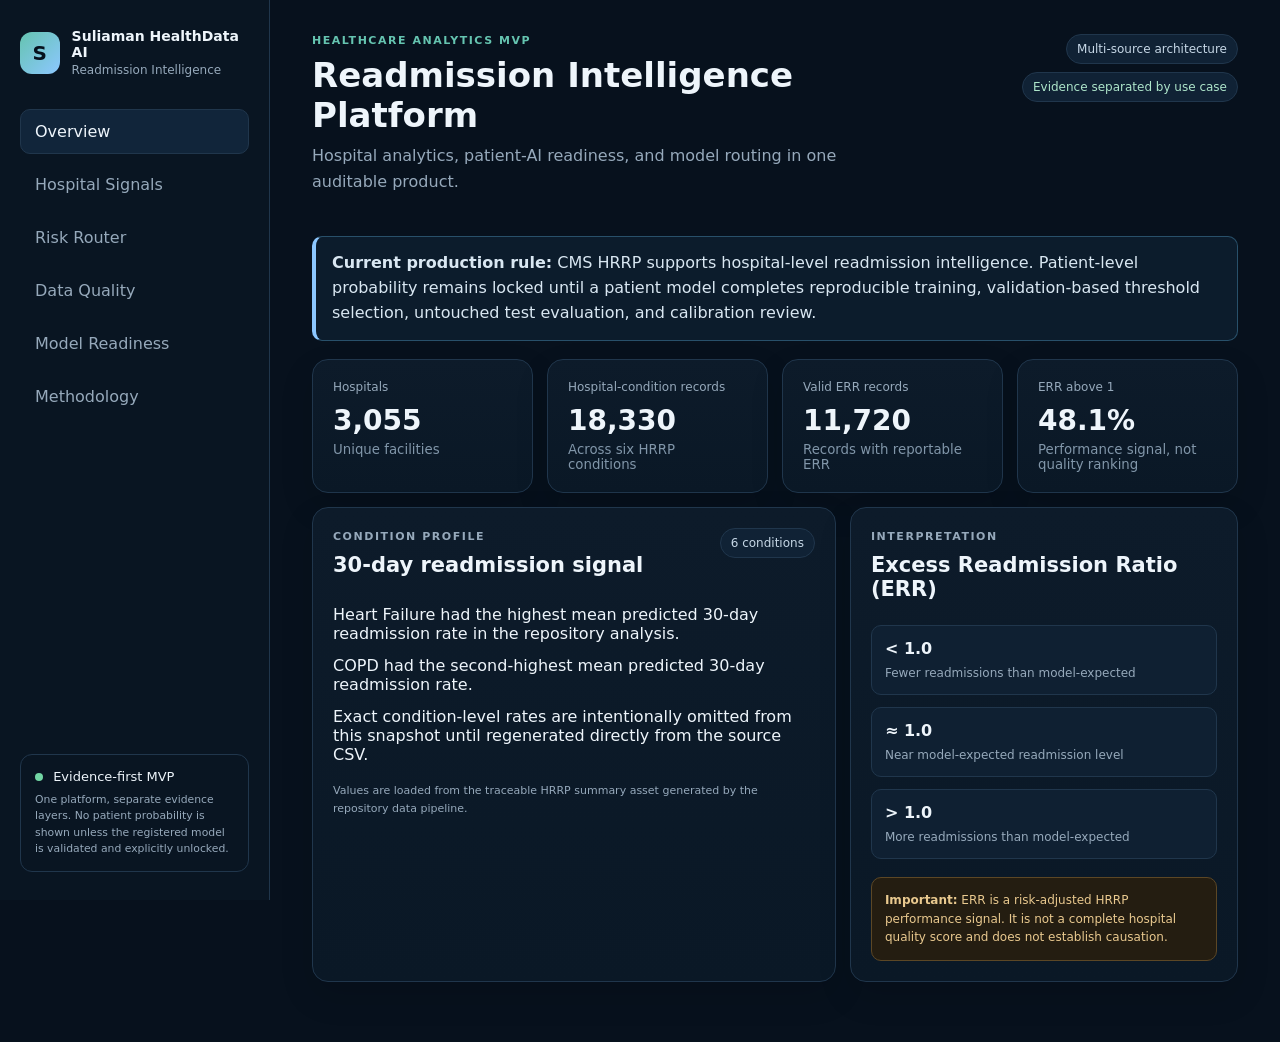
==== mvp/index.html @ 8aad9496 "Add risk router to unified MVP" ====
<!doctype html>
<html lang="en">
<head>
  <meta charset="utf-8" />
  <meta name="viewport" content="width=device-width, initial-scale=1" />
  <title>Suliaman HealthData AI | Readmission Intelligence</title>
  <link rel="stylesheet" href="styles.css" />
</head>
<body>
  <div class="shell">
    <aside class="sidebar">
      <div class="brand">
        <div class="brand-mark">S</div>
        <div><strong>Suliaman HealthData AI</strong><span>Readmission Intelligence</span></div>
      </div>
      <nav>
        <button class="nav-item active" data-view="overview">Overview</button>
        <button class="nav-item" data-view="signals">Hospital Signals</button>
        <button class="nav-item" data-view="router">Risk Router</button>
        <button class="nav-item" data-view="quality">Data Quality</button>
        <button class="nav-item" data-view="model">Model Readiness</button>
        <button class="nav-item" data-view="methodology">Methodology</button>
      </nav>
      <div class="sidebar-note">
        <span class="status-dot"></span>
        Evidence-first MVP
        <small>One platform, separate evidence layers. No patient probability is shown unless the registered model is validated and explicitly unlocked.</small>
      </div>
    </aside>

    <main>
      <header class="topbar">
        <div>
          <p class="eyebrow">Healthcare Analytics MVP</p>
          <h1>Readmission Intelligence Platform</h1>
          <p class="subtitle">Hospital analytics, patient-AI readiness, and model routing in one auditable product.</p>
        </div>
        <div class="badges">
          <span class="badge">Multi-source architecture</span>
          <span class="badge badge-safe">Evidence separated by use case</span>
        </div>
      </header>

      <section id="overview" class="view active-view">
        <div class="callout">
          <strong>Current production rule:</strong> CMS HRRP supports hospital-level readmission intelligence. Patient-level probability remains locked until a patient model completes reproducible training, validation-based threshold selection, untouched test evaluation, and calibration review.
        </div>
        <div class="kpi-grid">
          <article class="card kpi"><span>Hospitals</span><strong>3,055</strong><small>Unique facilities</small></article>
          <article class="card kpi"><span>Hospital-condition records</span><strong>18,330</strong><small>Across six HRRP conditions</small></article>
          <article class="card kpi"><span>Valid ERR records</span><strong>11,720</strong><small>Records with reportable ERR</small></article>
          <article class="card kpi"><span>ERR above 1</span><strong>48.1%</strong><small>Performance signal, not quality ranking</small></article>
        </div>

        <div class="grid-2">
          <article class="card">
            <div class="card-head"><div><p class="eyebrow">Condition profile</p><h2>30-day readmission signal</h2></div><span class="chip">6 conditions</span></div>
            <div class="bars" id="conditionBars"></div>
            <p class="footnote">Values are loaded from the traceable HRRP summary asset generated by the repository data pipeline.</p>
          </article>
          <article class="card">
            <div class="card-head"><div><p class="eyebrow">Interpretation</p><h2>Excess Readmission Ratio (ERR)</h2></div></div>
            <div class="err-scale">
              <div><strong>&lt; 1.0</strong><span>Fewer readmissions than model-expected</span></div>
              <div><strong>≈ 1.0</strong><span>Near model-expected readmission level</span></div>
              <div><strong>&gt; 1.0</strong><span>More readmissions than model-expected</span></div>
            </div>
            <div class="warning"><strong>Important:</strong> ERR is a risk-adjusted HRRP performance signal. It is not a complete hospital quality score and does not establish causation.</div>
          </article>
        </div>
      </section>

      <section id="signals" class="view">
        <div class="section-heading"><p class="eyebrow">Hospital-level analytics</p><h2>Persistent readmission signals</h2><p>Screen for facilities with consistent ERR patterns across at least five reported HRRP conditions.</p></div>
        <div class="kpi-grid compact">
          <article class="card kpi"><span>Persistent high-ERR</span><strong>75</strong><small>ERR &gt; 1 across all reported conditions</small></article>
          <article class="card kpi"><span>Persistent low-ERR</span><strong>98</strong><small>ERR &lt; 1 across all reported conditions</small></article>
          <article class="card kpi"><span>Minimum coverage</span><strong>5</strong><small>Reported clinical conditions</small></article>
        </div>
        <article class="card">
          <div class="card-head"><div><p class="eyebrow">Interactive demo</p><h2>Hospital signal explorer</h2></div></div>
          <div class="form-row">
            <label>Hospital<select id="hospitalSelect"></select></label>
            <label>Mean ERR<input id="meanErr" readonly /></label>
            <label>Conditions reported<input id="conditionCount" readonly /></label>
          </div>
          <div id="signalResult" class="result-card"></div>
          <p class="footnote">The three hospital examples are synthetic UI records. They demonstrate product behavior without implying real facility performance.</p>
        </article>
      </section>

      <section id="router" class="view">
        <div class="section-heading"><p class="eyebrow">Model orchestration</p><h2>Risk Router</h2><p>The router chooses the correct evidence layer instead of mixing incompatible datasets.</p></div>
        <article class="card">
          <div class="form-row router-form">
            <label>Requested analysis
              <select id="taskSelect">
                <option value="hospital_level_readmission_intelligence">Hospital readmission intelligence</option>
                <option value="patient_30_day_readmission_probability">Patient 30-day readmission probability</option>
                <option value="external_validation_and_local_calibration">Dubai external validation</option>
              </select>
            </label>
            <label>Available data unit
              <select id="unitSelect">
                <option value="hospital-condition record">Hospital-condition record</option>
                <option value="patient encounter">Patient encounter</option>
                <option value="authorized Dubai sandbox data">Authorized Dubai sandbox data</option>
              </select>
            </label>
            <label>Output status<input id="routeStatus" readonly /></label>
          </div>
          <button id="routeButton" class="primary-button" type="button">Evaluate route</button>
          <div id="routeResult" class="result-card router-result"></div>
          <p class="footnote">A route may be available for analytics while patient probability remains locked. The router never substitutes a different model just to return a number.</p>
        </article>
      </section>

      <section id="quality" class="view">
        <div class="section-heading"><p class="eyebrow">Trust layer</p><h2>Data quality controls</h2><p>The product treats missing and suppressed values as meaningful data states rather than silently replacing them.</p></div>
        <div class="quality-grid">
          <article class="card"><strong>Duplicates</strong><span class="metric good">0</span><p>Duplicate rows reported in the source analysis.</p></article>
          <article class="card"><strong>Suppressed readmissions</strong><span class="metric neutral">Preserved</span><p>“Too Few to Report” remains suppressed/not-reported, never converted to zero.</p></article>
          <article class="card"><strong>Valid ERR coverage</strong><span class="metric">11,720 / 18,330</span><p>Analysis uses measure-specific valid subsets to avoid false denominators.</p></article>
          <article class="card"><strong>Date handling</strong><span class="metric good">Typed</span><p>Start and end dates are converted to datetime fields during preparation.</p></article>
        </div>
      </section>

      <section id="model" class="view">
        <div class="section-heading"><p class="eyebrow">AI readiness</p><h2>Registered model status</h2><p>Each data source has a defined role and independent readiness state.</p></div>
        <div class="model-status card" id="modelRegistryStatus">
          <div class="status-row"><span>Hospital-level analytics engine</span><strong class="ready">READY</strong></div>
          <div class="status-row"><span>Patient-level 30-day risk model</span><strong class="pending">METRICS PENDING</strong></div>
          <div class="status-row"><span>External validation on Dubai population</span><strong class="pending">SANDBOX PHASE</strong></div>
          <div class="status-row"><span>Clinical deployment claim</span><strong class="blocked">NOT CLAIMED</strong></div>
        </div>
        <article class="card">
          <h3>Required patient-model evidence</h3>
          <div class="metric-list">
            <span>ROC-AUC</span><span>PR-AUC</span><span>Sensitivity</span><span>Specificity</span><span>Precision</span><span>F1</span><span>Brier score</span><span>Calibration</span>
          </div>
          <p>Thresholds are selected from validation results and the intended operational use case. The final test set remains untouched until evaluation.</p>
        </article>
      </section>

      <section id="methodology" class="view">
        <div class="section-heading"><p class="eyebrow">Auditability</p><h2>How every result is produced</h2></div>
        <article class="card pipeline">
          <div>Source-specific data</div><span>→</span><div>Data intake review</div><span>→</span><div>Quality & leakage checks</div><span>→</span><div>Task routing</div><span>→</span><div>Registered analytics/model</div><span>→</span><div>Validation status</div><span>→</span><div>Result + provenance</div>
        </article>
        <div class="grid-2">
          <article class="card"><h3>Design principle</h3><p>No unexplained score appears in the interface. Each result must trace to a defined source, transformation, model version, and interpretation rule.</p></article>
          <article class="card"><h3>Data-separation principle</h3><p>CMS hospital records and patient encounters are not concatenated simply to increase row count. Datasets are combined only after a defensible harmonization study.</p></article>
        </div>
      </section>
    </main>
  </div>
  <script src="app.js"></script>
</body>
</html>
---- mvp/styles.css ----
:root{--bg:#07111d;--panel:#0d1b2a;--panel2:#102235;--line:#20364c;--text:#eef5fb;--muted:#96a9bb;--accent:#65c4b0;--accent2:#8cc7ff;--warn:#f0b35a;--danger:#ee7d7d;--good:#72d6a4}*{box-sizing:border-box}body{margin:0;font-family:Inter,ui-sans-serif,system-ui,-apple-system,BlinkMacSystemFont,"Segoe UI",sans-serif;background:var(--bg);color:var(--text)}button,input,select{font:inherit}.shell{min-height:100vh;display:grid;grid-template-columns:270px 1fr}.sidebar{border-right:1px solid var(--line);padding:28px 20px;display:flex;flex-direction:column;gap:32px;background:#091522;position:sticky;top:0;height:100vh}.brand{display:flex;align-items:center;gap:12px}.brand-mark{width:42px;height:42px;border-radius:12px;display:grid;place-items:center;background:linear-gradient(135deg,var(--accent),var(--accent2));color:#06111d;font-weight:900;font-size:20px}.brand strong,.brand span{display:block}.brand strong{font-size:14px}.brand span{font-size:12px;color:var(--muted);margin-top:3px}nav{display:grid;gap:8px}.nav-item{background:transparent;color:var(--muted);border:1px solid transparent;padding:12px 14px;border-radius:10px;text-align:left;cursor:pointer}.nav-item:hover,.nav-item.active{background:#11253a;color:var(--text);border-color:var(--line)}.sidebar-note{margin-top:auto;border:1px solid var(--line);padding:14px;border-radius:12px;color:var(--text);font-size:13px}.sidebar-note small{display:block;color:var(--muted);line-height:1.5;margin-top:8px}.status-dot{width:8px;height:8px;background:var(--good);border-radius:50%;display:inline-block;margin-right:6px}main{padding:34px 42px 60px;max-width:1500px;width:100%;margin:0 auto}.topbar{display:flex;justify-content:space-between;gap:24px;align-items:flex-start;margin-bottom:26px}.eyebrow{text-transform:uppercase;letter-spacing:.14em;color:var(--accent);font-size:11px;font-weight:800;margin:0 0 8px}h1,h2,h3,p{margin-top:0}h1{font-size:34px;margin-bottom:8px}h2{font-size:21px;margin-bottom:6px}h3{font-size:17px}.subtitle,.section-heading p,.card p{color:var(--muted);line-height:1.6}.badges{display:flex;gap:8px;flex-wrap:wrap;justify-content:flex-end}.badge,.chip{border:1px solid var(--line);background:#102235;padding:7px 10px;border-radius:999px;font-size:12px;color:#c6d7e6}.badge-safe{color:#aee6cb}.view{display:none}.active-view{display:block}.callout{padding:14px 16px;border:1px solid #28506a;border-left:4px solid var(--accent2);background:#0c1c2c;border-radius:10px;margin-bottom:18px;color:#d9e7f2;line-height:1.55}.kpi-grid{display:grid;grid-template-columns:repeat(4,minmax(0,1fr));gap:14px;margin-bottom:14px}.kpi-grid.compact{grid-template-columns:repeat(3,minmax(0,1fr))}.card{background:linear-gradient(180deg,var(--panel),#0a1826);border:1px solid var(--line);border-radius:16px;padding:20px;box-shadow:0 14px 34px rgba(0,0,0,.12)}.kpi span,.kpi strong,.kpi small{display:block}.kpi span{font-size:12px;color:var(--muted)}.kpi strong{font-size:28px;margin:10px 0 5px}.kpi small{color:#8196a9}.grid-2{display:grid;grid-template-columns:1.35fr 1fr;gap:14px;margin-top:14px}.card-head{display:flex;align-items:flex-start;justify-content:space-between;gap:12px}.bars{display:grid;gap:13px;margin-top:22px}.bar-row{display:grid;grid-template-columns:170px 1fr 48px;align-items:center;gap:10px;font-size:12px}.bar-track{height:9px;background:#13283d;border-radius:999px;overflow:hidden}.bar-fill{height:100%;background:linear-gradient(90deg,var(--accent),var(--accent2));border-radius:999px}.footnote{font-size:11px!important;margin-top:18px!important}.err-scale{display:grid;gap:12px;margin:18px 0}.err-scale div{padding:13px;border:1px solid var(--line);border-radius:10px;background:#0f2032}.err-scale strong{display:block;margin-bottom:4px}.err-scale span{font-size:12px;color:var(--muted)}.warning{border:1px solid #5c4725;background:#241d11;padding:13px;border-radius:10px;color:#e9c98f;font-size:12px;line-height:1.55}.section-heading{margin:10px 0 18px}.section-heading p{max-width:760px}.form-row{display:grid;grid-template-columns:2fr 1fr 1fr;gap:12px;margin:14px 0}label{display:grid;gap:7px;color:var(--muted);font-size:12px}select,input{width:100%;padding:11px 12px;border-radius:10px;border:1px solid var(--line);background:#081725;color:var(--text)}.result-card{padding:16px;border-radius:12px;background:#102235;border:1px solid var(--line)}.result-card strong{font-size:20px}.quality-grid{display:grid;grid-template-columns:repeat(2,minmax(0,1fr));gap:14px}.quality-grid .metric{display:block;font-size:24px;font-weight:800;margin:12px 0}.metric.good,.ready{color:var(--good)}.metric.neutral,.pending{color:var(--warn)}.blocked{color:var(--danger)}.model-status{display:grid;gap:0;margin-bottom:14px}.status-row{display:flex;justify-content:space-between;gap:12px;padding:15px 0;border-bottom:1px solid var(--line)}.status-row:last-child{border-bottom:0}.status-row strong{font-size:12px}.metric-list{display:flex;flex-wrap:wrap;gap:8px;margin:14px 0}.metric-list span{padding:8px 10px;border:1px solid var(--line);border-radius:8px;background:#102235;font-size:12px}.pipeline{display:flex;align-items:center;gap:10px;flex-wrap:wrap}.pipeline div{padding:10px 12px;background:#102235;border:1px solid var(--line);border-radius:10px;font-size:12px}.pipeline span{color:var(--accent)}@media(max-width:980px){.shell{grid-template-columns:1fr}.sidebar{position:relative;height:auto;border-right:0;border-bottom:1px solid var(--line)}nav{grid-template-columns:repeat(2,minmax(0,1fr))}.sidebar-note{display:none}main{padding:28px 18px}.topbar{display:block}.badges{justify-content:flex-start;margin-top:14px}.kpi-grid,.kpi-grid.compact,.grid-2,.quality-grid,.form-row{grid-template-columns:1fr 1fr}}@media(max-width:640px){.kpi-grid,.kpi-grid.compact,.grid-2,.quality-grid,.form-row{grid-template-columns:1fr}nav{grid-template-columns:1fr}.topbar h1{font-size:28px}.bar-row{grid-template-columns:120px 1fr 42px}}
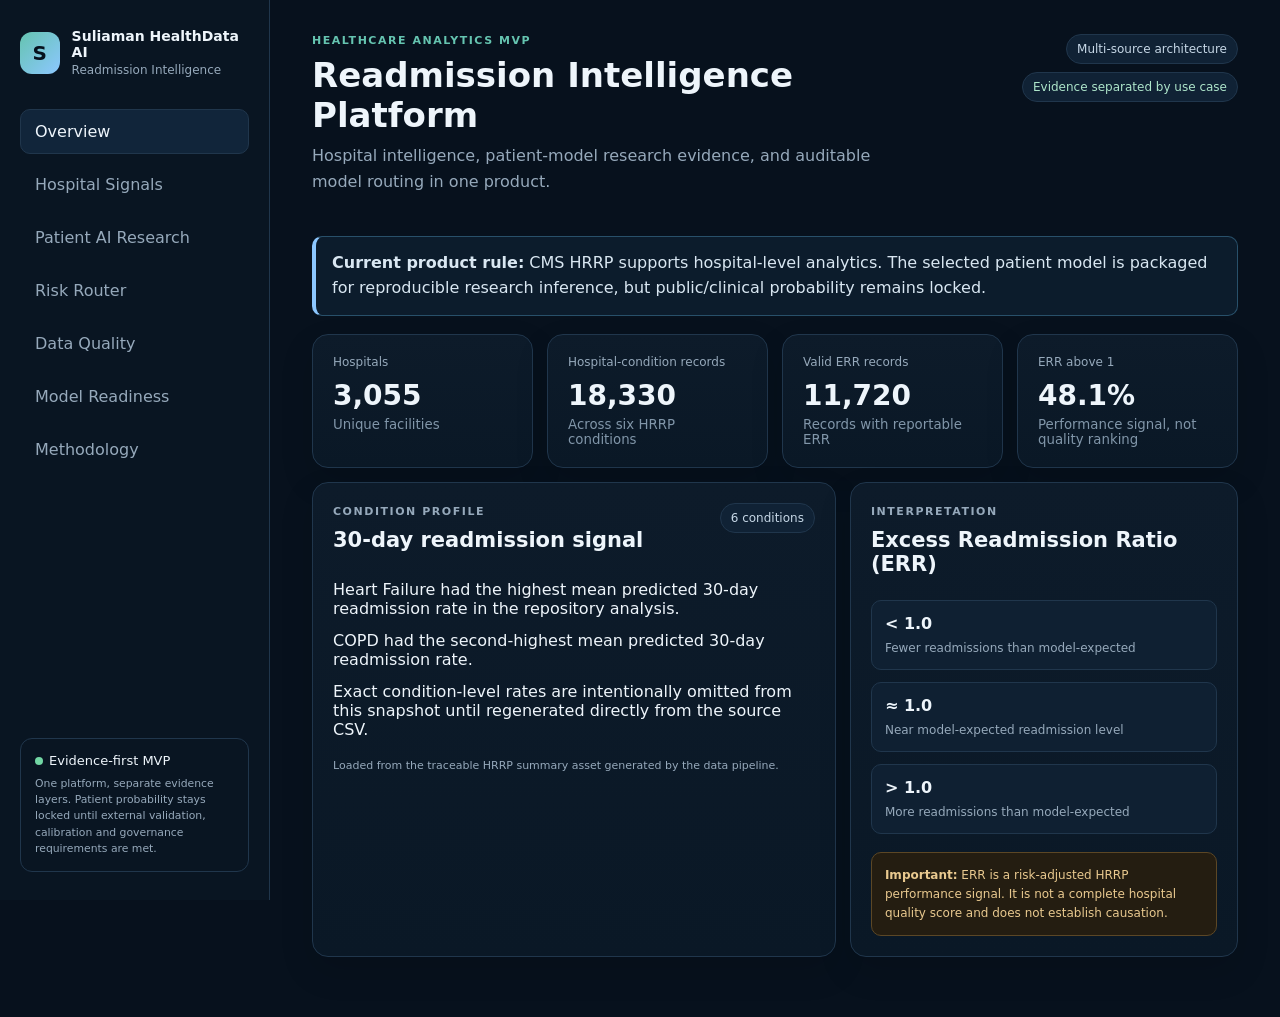
==== commit 777698aa: "Add patient AI research evidence workspace" ====
--- a/mvp/index.html
+++ b/mvp/index.html
@@ -9,148 +9,84 @@
 <body>
   <div class="shell">
     <aside class="sidebar">
-      <div class="brand">
-        <div class="brand-mark">S</div>
-        <div><strong>Suliaman HealthData AI</strong><span>Readmission Intelligence</span></div>
-      </div>
+      <div class="brand"><div class="brand-mark">S</div><div><strong>Suliaman HealthData AI</strong><span>Readmission Intelligence</span></div></div>
       <nav>
         <button class="nav-item active" data-view="overview">Overview</button>
         <button class="nav-item" data-view="signals">Hospital Signals</button>
+        <button class="nav-item" data-view="patient-ai">Patient AI Research</button>
         <button class="nav-item" data-view="router">Risk Router</button>
         <button class="nav-item" data-view="quality">Data Quality</button>
         <button class="nav-item" data-view="model">Model Readiness</button>
         <button class="nav-item" data-view="methodology">Methodology</button>
       </nav>
-      <div class="sidebar-note">
-        <span class="status-dot"></span>
-        Evidence-first MVP
-        <small>One platform, separate evidence layers. No patient probability is shown unless the registered model is validated and explicitly unlocked.</small>
-      </div>
+      <div class="sidebar-note"><span class="status-dot"></span>Evidence-first MVP<small>One platform, separate evidence layers. Patient probability stays locked until external validation, calibration and governance requirements are met.</small></div>
     </aside>
 
     <main>
       <header class="topbar">
-        <div>
-          <p class="eyebrow">Healthcare Analytics MVP</p>
-          <h1>Readmission Intelligence Platform</h1>
-          <p class="subtitle">Hospital analytics, patient-AI readiness, and model routing in one auditable product.</p>
-        </div>
-        <div class="badges">
-          <span class="badge">Multi-source architecture</span>
-          <span class="badge badge-safe">Evidence separated by use case</span>
-        </div>
+        <div><p class="eyebrow">Healthcare Analytics MVP</p><h1>Readmission Intelligence Platform</h1><p class="subtitle">Hospital intelligence, patient-model research evidence, and auditable model routing in one product.</p></div>
+        <div class="badges"><span class="badge">Multi-source architecture</span><span class="badge badge-safe">Evidence separated by use case</span></div>
       </header>
 
       <section id="overview" class="view active-view">
-        <div class="callout">
-          <strong>Current production rule:</strong> CMS HRRP supports hospital-level readmission intelligence. Patient-level probability remains locked until a patient model completes reproducible training, validation-based threshold selection, untouched test evaluation, and calibration review.
-        </div>
+        <div class="callout"><strong>Current product rule:</strong> CMS HRRP supports hospital-level analytics. The selected patient model is packaged for reproducible research inference, but public/clinical probability remains locked.</div>
         <div class="kpi-grid">
           <article class="card kpi"><span>Hospitals</span><strong>3,055</strong><small>Unique facilities</small></article>
           <article class="card kpi"><span>Hospital-condition records</span><strong>18,330</strong><small>Across six HRRP conditions</small></article>
           <article class="card kpi"><span>Valid ERR records</span><strong>11,720</strong><small>Records with reportable ERR</small></article>
           <article class="card kpi"><span>ERR above 1</span><strong>48.1%</strong><small>Performance signal, not quality ranking</small></article>
         </div>
-
         <div class="grid-2">
-          <article class="card">
-            <div class="card-head"><div><p class="eyebrow">Condition profile</p><h2>30-day readmission signal</h2></div><span class="chip">6 conditions</span></div>
-            <div class="bars" id="conditionBars"></div>
-            <p class="footnote">Values are loaded from the traceable HRRP summary asset generated by the repository data pipeline.</p>
-          </article>
-          <article class="card">
-            <div class="card-head"><div><p class="eyebrow">Interpretation</p><h2>Excess Readmission Ratio (ERR)</h2></div></div>
-            <div class="err-scale">
-              <div><strong>&lt; 1.0</strong><span>Fewer readmissions than model-expected</span></div>
-              <div><strong>≈ 1.0</strong><span>Near model-expected readmission level</span></div>
-              <div><strong>&gt; 1.0</strong><span>More readmissions than model-expected</span></div>
-            </div>
-            <div class="warning"><strong>Important:</strong> ERR is a risk-adjusted HRRP performance signal. It is not a complete hospital quality score and does not establish causation.</div>
-          </article>
+          <article class="card"><div class="card-head"><div><p class="eyebrow">Condition profile</p><h2>30-day readmission signal</h2></div><span class="chip">6 conditions</span></div><div class="bars" id="conditionBars"></div><p class="footnote">Loaded from the traceable HRRP summary asset generated by the data pipeline.</p></article>
+          <article class="card"><div class="card-head"><div><p class="eyebrow">Interpretation</p><h2>Excess Readmission Ratio (ERR)</h2></div></div><div class="err-scale"><div><strong>&lt; 1.0</strong><span>Fewer readmissions than model-expected</span></div><div><strong>≈ 1.0</strong><span>Near model-expected readmission level</span></div><div><strong>&gt; 1.0</strong><span>More readmissions than model-expected</span></div></div><div class="warning"><strong>Important:</strong> ERR is a risk-adjusted HRRP performance signal. It is not a complete hospital quality score and does not establish causation.</div></article>
         </div>
       </section>
 
       <section id="signals" class="view">
         <div class="section-heading"><p class="eyebrow">Hospital-level analytics</p><h2>Persistent readmission signals</h2><p>Screen for facilities with consistent ERR patterns across at least five reported HRRP conditions.</p></div>
-        <div class="kpi-grid compact">
-          <article class="card kpi"><span>Persistent high-ERR</span><strong>75</strong><small>ERR &gt; 1 across all reported conditions</small></article>
-          <article class="card kpi"><span>Persistent low-ERR</span><strong>98</strong><small>ERR &lt; 1 across all reported conditions</small></article>
-          <article class="card kpi"><span>Minimum coverage</span><strong>5</strong><small>Reported clinical conditions</small></article>
+        <div class="kpi-grid compact"><article class="card kpi"><span>Persistent high-ERR</span><strong>75</strong><small>ERR &gt; 1 across reported conditions</small></article><article class="card kpi"><span>Persistent low-ERR</span><strong>98</strong><small>ERR &lt; 1 across reported conditions</small></article><article class="card kpi"><span>Minimum coverage</span><strong>5</strong><small>Reported clinical conditions</small></article></div>
+        <article class="card"><div class="card-head"><div><p class="eyebrow">Interactive demo</p><h2>Hospital signal explorer</h2></div></div><div class="form-row"><label>Hospital<select id="hospitalSelect"></select></label><label>Mean ERR<input id="meanErr" readonly /></label><label>Conditions reported<input id="conditionCount" readonly /></label></div><div id="signalResult" class="result-card"></div><p class="footnote">The three hospital examples are synthetic UI records and do not imply real facility performance.</p></article>
+      </section>
+
+      <section id="patient-ai" class="view">
+        <div class="section-heading"><p class="eyebrow">Patient-level research layer</p><h2>30-day readmission model evidence</h2><p>The selected model is a research candidate. Metrics below are traceable to the final GitHub Actions benchmark artifact.</p></div>
+        <div class="lock-banner"><strong>RESEARCH OUTPUT LOCKED FOR PUBLIC/CLINICAL USE</strong><span id="patientLockReason">Loading evidence…</span></div>
+        <div class="kpi-grid">
+          <article class="card kpi"><span>Test ROC-AUC</span><strong id="patientAuc">—</strong><small>Discrimination</small></article>
+          <article class="card kpi"><span>Test PR-AUC</span><strong id="patientPrauc">—</strong><small>Imbalanced-outcome performance</small></article>
+          <article class="card kpi"><span>Sensitivity</span><strong id="patientSensitivity">—</strong><small>Detected true readmissions</small></article>
+          <article class="card kpi"><span>Specificity</span><strong id="patientSpecificity">—</strong><small>Correct non-readmissions</small></article>
         </div>
-        <article class="card">
-          <div class="card-head"><div><p class="eyebrow">Interactive demo</p><h2>Hospital signal explorer</h2></div></div>
-          <div class="form-row">
-            <label>Hospital<select id="hospitalSelect"></select></label>
-            <label>Mean ERR<input id="meanErr" readonly /></label>
-            <label>Conditions reported<input id="conditionCount" readonly /></label>
-          </div>
-          <div id="signalResult" class="result-card"></div>
-          <p class="footnote">The three hospital examples are synthetic UI records. They demonstrate product behavior without implying real facility performance.</p>
-        </article>
+        <div class="grid-2">
+          <article class="card"><div class="card-head"><div><p class="eyebrow">Operational burden</p><h2>Confusion matrix</h2></div><span class="chip" id="patientThreshold">Threshold —</span></div><div class="confusion-grid"><div class="cm tp"><span>True Positive</span><strong id="cmTp">—</strong></div><div class="cm fp"><span>False Positive</span><strong id="cmFp">—</strong></div><div class="cm fn"><span>False Negative</span><strong id="cmFn">—</strong></div><div class="cm tn"><span>True Negative</span><strong id="cmTn">—</strong></div></div><div class="warning" id="alertBurden">Loading alert-burden evidence…</div></article>
+          <article class="card"><div class="card-head"><div><p class="eyebrow">Explainability</p><h2>Top global risk drivers</h2></div></div><div id="riskDrivers" class="driver-list"></div><p class="footnote">Permutation importance reflects predictive contribution, not causation.</p></article>
+        </div>
+        <div class="grid-2">
+          <article class="card"><p class="eyebrow">Model package</p><h3>Reproducible inference bundle</h3><div class="status-row"><span>Selected architecture</span><strong class="ready">HistGradientBoosting</strong></div><div class="status-row"><span>Packaged pipeline</span><strong class="ready">CI GENERATED</strong></div><div class="status-row"><span>Typed input manifest</span><strong class="ready">READY</strong></div><div class="status-row"><span>Clinical deployment</span><strong class="blocked">BLOCKED</strong></div><p>CI packages the fitted preprocessing pipeline and model into a versioned joblib artifact and smoke-tests guarded inference.</p></article>
+          <article class="card"><p class="eyebrow">Next validation gate</p><h3>What must happen before patient probability is unlocked</h3><div class="metric-list"><span>Calibration by intended use</span><span>Subgroup performance</span><span>Alert-capacity target</span><span>External validation</span><span>Governance approval</span></div><p>This is deliberately stricter than a demo-only AI score because the intended domain is healthcare.</p></article>
+        </div>
       </section>
 
       <section id="router" class="view">
         <div class="section-heading"><p class="eyebrow">Model orchestration</p><h2>Risk Router</h2><p>The router chooses the correct evidence layer instead of mixing incompatible datasets.</p></div>
-        <article class="card">
-          <div class="form-row router-form">
-            <label>Requested analysis
-              <select id="taskSelect">
-                <option value="hospital_level_readmission_intelligence">Hospital readmission intelligence</option>
-                <option value="patient_30_day_readmission_probability">Patient 30-day readmission probability</option>
-                <option value="external_validation_and_local_calibration">Dubai external validation</option>
-              </select>
-            </label>
-            <label>Available data unit
-              <select id="unitSelect">
-                <option value="hospital-condition record">Hospital-condition record</option>
-                <option value="patient encounter">Patient encounter</option>
-                <option value="authorized Dubai sandbox data">Authorized Dubai sandbox data</option>
-              </select>
-            </label>
-            <label>Output status<input id="routeStatus" readonly /></label>
-          </div>
-          <button id="routeButton" class="primary-button" type="button">Evaluate route</button>
-          <div id="routeResult" class="result-card router-result"></div>
-          <p class="footnote">A route may be available for analytics while patient probability remains locked. The router never substitutes a different model just to return a number.</p>
-        </article>
+        <article class="card"><div class="form-row router-form"><label>Requested analysis<select id="taskSelect"><option value="hospital_level_readmission_intelligence">Hospital readmission intelligence</option><option value="patient_30_day_readmission_probability">Patient 30-day readmission probability</option><option value="external_validation_and_local_calibration">Dubai external validation</option></select></label><label>Available data unit<select id="unitSelect"><option value="hospital-condition record">Hospital-condition record</option><option value="patient encounter">Patient encounter</option><option value="authorized Dubai sandbox data">Authorized Dubai sandbox data</option></select></label><label>Output status<input id="routeStatus" readonly /></label></div><button id="routeButton" class="primary-button" type="button">Evaluate route</button><div id="routeResult" class="result-card router-result"></div><p class="footnote">The router never substitutes a different model merely to return a number.</p></article>
       </section>
 
       <section id="quality" class="view">
-        <div class="section-heading"><p class="eyebrow">Trust layer</p><h2>Data quality controls</h2><p>The product treats missing and suppressed values as meaningful data states rather than silently replacing them.</p></div>
-        <div class="quality-grid">
-          <article class="card"><strong>Duplicates</strong><span class="metric good">0</span><p>Duplicate rows reported in the source analysis.</p></article>
-          <article class="card"><strong>Suppressed readmissions</strong><span class="metric neutral">Preserved</span><p>“Too Few to Report” remains suppressed/not-reported, never converted to zero.</p></article>
-          <article class="card"><strong>Valid ERR coverage</strong><span class="metric">11,720 / 18,330</span><p>Analysis uses measure-specific valid subsets to avoid false denominators.</p></article>
-          <article class="card"><strong>Date handling</strong><span class="metric good">Typed</span><p>Start and end dates are converted to datetime fields during preparation.</p></article>
-        </div>
+        <div class="section-heading"><p class="eyebrow">Trust layer</p><h2>Data quality controls</h2><p>Missing and suppressed values remain meaningful states rather than silently becoming zero.</p></div>
+        <div class="quality-grid"><article class="card"><strong>Duplicates</strong><span class="metric good">0</span><p>Duplicate rows reported in source analysis.</p></article><article class="card"><strong>Suppressed readmissions</strong><span class="metric neutral">Preserved</span><p>“Too Few to Report” remains suppressed/not-reported.</p></article><article class="card"><strong>Valid ERR coverage</strong><span class="metric">11,720 / 18,330</span><p>Measure-specific valid subsets prevent false denominators.</p></article><article class="card"><strong>Date handling</strong><span class="metric good">Typed</span><p>Start/end dates are converted to datetime fields during preparation.</p></article></div>
       </section>
 
       <section id="model" class="view">
         <div class="section-heading"><p class="eyebrow">AI readiness</p><h2>Registered model status</h2><p>Each data source has a defined role and independent readiness state.</p></div>
-        <div class="model-status card" id="modelRegistryStatus">
-          <div class="status-row"><span>Hospital-level analytics engine</span><strong class="ready">READY</strong></div>
-          <div class="status-row"><span>Patient-level 30-day risk model</span><strong class="pending">METRICS PENDING</strong></div>
-          <div class="status-row"><span>External validation on Dubai population</span><strong class="pending">SANDBOX PHASE</strong></div>
-          <div class="status-row"><span>Clinical deployment claim</span><strong class="blocked">NOT CLAIMED</strong></div>
-        </div>
-        <article class="card">
-          <h3>Required patient-model evidence</h3>
-          <div class="metric-list">
-            <span>ROC-AUC</span><span>PR-AUC</span><span>Sensitivity</span><span>Specificity</span><span>Precision</span><span>F1</span><span>Brier score</span><span>Calibration</span>
-          </div>
-          <p>Thresholds are selected from validation results and the intended operational use case. The final test set remains untouched until evaluation.</p>
-        </article>
+        <div class="model-status card" id="modelRegistryStatus"><div class="status-row"><span>Hospital-level analytics engine</span><strong class="ready">READY</strong></div><div class="status-row"><span>Patient-level research candidate</span><strong class="pending">SELECTED / LOCKED</strong></div><div class="status-row"><span>External validation on Dubai population</span><strong class="pending">SANDBOX PHASE</strong></div><div class="status-row"><span>Clinical deployment claim</span><strong class="blocked">NOT CLAIMED</strong></div></div>
+        <article class="card"><h3>Required patient-model evidence</h3><div class="metric-list"><span>ROC-AUC</span><span>PR-AUC</span><span>Sensitivity</span><span>Specificity</span><span>Precision</span><span>F1</span><span>Brier score</span><span>Calibration</span><span>Subgroups</span><span>External validation</span></div><p>Thresholds are selected on validation data. The final test set is not used for model selection.</p></article>
       </section>
 
       <section id="methodology" class="view">
         <div class="section-heading"><p class="eyebrow">Auditability</p><h2>How every result is produced</h2></div>
-        <article class="card pipeline">
-          <div>Source-specific data</div><span>→</span><div>Data intake review</div><span>→</span><div>Quality & leakage checks</div><span>→</span><div>Task routing</div><span>→</span><div>Registered analytics/model</div><span>→</span><div>Validation status</div><span>→</span><div>Result + provenance</div>
-        </article>
-        <div class="grid-2">
-          <article class="card"><h3>Design principle</h3><p>No unexplained score appears in the interface. Each result must trace to a defined source, transformation, model version, and interpretation rule.</p></article>
-          <article class="card"><h3>Data-separation principle</h3><p>CMS hospital records and patient encounters are not concatenated simply to increase row count. Datasets are combined only after a defensible harmonization study.</p></article>
-        </div>
+        <article class="card pipeline"><div>Source-specific data</div><span>→</span><div>Data intake review</div><span>→</span><div>Quality & leakage checks</div><span>→</span><div>Task routing</div><span>→</span><div>Registered analytics/model</div><span>→</span><div>Validation status</div><span>→</span><div>Result + provenance</div></article>
+        <div class="grid-2"><article class="card"><h3>Design principle</h3><p>No unexplained score appears in the interface. Each result traces to a defined source, transformation, model version, and interpretation rule.</p></article><article class="card"><h3>Data-separation principle</h3><p>CMS hospital records and patient encounters are not concatenated simply to increase row count. Combining sources requires a defensible harmonization study.</p></article></div>
       </section>
     </main>
   </div>
--- a/mvp/styles.css
+++ b/mvp/styles.css
@@ -1 +1 @@
-:root{--bg:#07111d;--panel:#0d1b2a;--panel2:#102235;--line:#20364c;--text:#eef5fb;--muted:#96a9bb;--accent:#65c4b0;--accent2:#8cc7ff;--warn:#f0b35a;--danger:#ee7d7d;--good:#72d6a4}*{box-sizing:border-box}body{margin:0;font-family:Inter,ui-sans-serif,system-ui,-apple-system,BlinkMacSystemFont,"Segoe UI",sans-serif;background:var(--bg);color:var(--text)}button,input,select{font:inherit}.shell{min-height:100vh;display:grid;grid-template-columns:270px 1fr}.sidebar{border-right:1px solid var(--line);padding:28px 20px;display:flex;flex-direction:column;gap:32px;background:#091522;position:sticky;top:0;height:100vh}.brand{display:flex;align-items:center;gap:12px}.brand-mark{width:42px;height:42px;border-radius:12px;display:grid;place-items:center;background:linear-gradient(135deg,var(--accent),var(--accent2));color:#06111d;font-weight:900;font-size:20px}.brand strong,.brand span{display:block}.brand strong{font-size:14px}.brand span{font-size:12px;color:var(--muted);margin-top:3px}nav{display:grid;gap:8px}.nav-item{background:transparent;color:var(--muted);border:1px solid transparent;padding:12px 14px;border-radius:10px;text-align:left;cursor:pointer}.nav-item:hover,.nav-item.active{background:#11253a;color:var(--text);border-color:var(--line)}.sidebar-note{margin-top:auto;border:1px solid var(--line);padding:14px;border-radius:12px;color:var(--text);font-size:13px}.sidebar-note small{display:block;color:var(--muted);line-height:1.5;margin-top:8px}.status-dot{width:8px;height:8px;background:var(--good);border-radius:50%;display:inline-block;margin-right:6px}main{padding:34px 42px 60px;max-width:1500px;width:100%;margin:0 auto}.topbar{display:flex;justify-content:space-between;gap:24px;align-items:flex-start;margin-bottom:26px}.eyebrow{text-transform:uppercase;letter-spacing:.14em;color:var(--accent);font-size:11px;font-weight:800;margin:0 0 8px}h1,h2,h3,p{margin-top:0}h1{font-size:34px;margin-bottom:8px}h2{font-size:21px;margin-bottom:6px}h3{font-size:17px}.subtitle,.section-heading p,.card p{color:var(--muted);line-height:1.6}.badges{display:flex;gap:8px;flex-wrap:wrap;justify-content:flex-end}.badge,.chip{border:1px solid var(--line);background:#102235;padding:7px 10px;border-radius:999px;font-size:12px;color:#c6d7e6}.badge-safe{color:#aee6cb}.view{display:none}.active-view{display:block}.callout{padding:14px 16px;border:1px solid #28506a;border-left:4px solid var(--accent2);background:#0c1c2c;border-radius:10px;margin-bottom:18px;color:#d9e7f2;line-height:1.55}.kpi-grid{display:grid;grid-template-columns:repeat(4,minmax(0,1fr));gap:14px;margin-bottom:14px}.kpi-grid.compact{grid-template-columns:repeat(3,minmax(0,1fr))}.card{background:linear-gradient(180deg,var(--panel),#0a1826);border:1px solid var(--line);border-radius:16px;padding:20px;box-shadow:0 14px 34px rgba(0,0,0,.12)}.kpi span,.kpi strong,.kpi small{display:block}.kpi span{font-size:12px;color:var(--muted)}.kpi strong{font-size:28px;margin:10px 0 5px}.kpi small{color:#8196a9}.grid-2{display:grid;grid-template-columns:1.35fr 1fr;gap:14px;margin-top:14px}.card-head{display:flex;align-items:flex-start;justify-content:space-between;gap:12px}.bars{display:grid;gap:13px;margin-top:22px}.bar-row{display:grid;grid-template-columns:170px 1fr 48px;align-items:center;gap:10px;font-size:12px}.bar-track{height:9px;background:#13283d;border-radius:999px;overflow:hidden}.bar-fill{height:100%;background:linear-gradient(90deg,var(--accent),var(--accent2));border-radius:999px}.footnote{font-size:11px!important;margin-top:18px!important}.err-scale{display:grid;gap:12px;margin:18px 0}.err-scale div{padding:13px;border:1px solid var(--line);border-radius:10px;background:#0f2032}.err-scale strong{display:block;margin-bottom:4px}.err-scale span{font-size:12px;color:var(--muted)}.warning{border:1px solid #5c4725;background:#241d11;padding:13px;border-radius:10px;color:#e9c98f;font-size:12px;line-height:1.55}.section-heading{margin:10px 0 18px}.section-heading p{max-width:760px}.form-row{display:grid;grid-template-columns:2fr 1fr 1fr;gap:12px;margin:14px 0}label{display:grid;gap:7px;color:var(--muted);font-size:12px}select,input{width:100%;padding:11px 12px;border-radius:10px;border:1px solid var(--line);background:#081725;color:var(--text)}.result-card{padding:16px;border-radius:12px;background:#102235;border:1px solid var(--line)}.result-card strong{font-size:20px}.quality-grid{display:grid;grid-template-columns:repeat(2,minmax(0,1fr));gap:14px}.quality-grid .metric{display:block;font-size:24px;font-weight:800;margin:12px 0}.metric.good,.ready{color:var(--good)}.metric.neutral,.pending{color:var(--warn)}.blocked{color:var(--danger)}.model-status{display:grid;gap:0;margin-bottom:14px}.status-row{display:flex;justify-content:space-between;gap:12px;padding:15px 0;border-bottom:1px solid var(--line)}.status-row:last-child{border-bottom:0}.status-row strong{font-size:12px}.metric-list{display:flex;flex-wrap:wrap;gap:8px;margin:14px 0}.metric-list span{padding:8px 10px;border:1px solid var(--line);border-radius:8px;background:#102235;font-size:12px}.pipeline{display:flex;align-items:center;gap:10px;flex-wrap:wrap}.pipeline div{padding:10px 12px;background:#102235;border:1px solid var(--line);border-radius:10px;font-size:12px}.pipeline span{color:var(--accent)}@media(max-width:980px){.shell{grid-template-columns:1fr}.sidebar{position:relative;height:auto;border-right:0;border-bottom:1px solid var(--line)}nav{grid-template-columns:repeat(2,minmax(0,1fr))}.sidebar-note{display:none}main{padding:28px 18px}.topbar{display:block}.badges{justify-content:flex-start;margin-top:14px}.kpi-grid,.kpi-grid.compact,.grid-2,.quality-grid,.form-row{grid-template-columns:1fr 1fr}}@media(max-width:640px){.kpi-grid,.kpi-grid.compact,.grid-2,.quality-grid,.form-row{grid-template-columns:1fr}nav{grid-template-columns:1fr}.topbar h1{font-size:28px}.bar-row{grid-template-columns:120px 1fr 42px}}
+:root{--bg:#07111d;--panel:#0d1b2a;--panel2:#102235;--line:#20364c;--text:#eef5fb;--muted:#96a9bb;--accent:#65c4b0;--accent2:#8cc7ff;--warn:#f0b35a;--danger:#ee7d7d;--good:#72d6a4}*{box-sizing:border-box}body{margin:0;font-family:Inter,ui-sans-serif,system-ui,-apple-system,BlinkMacSystemFont,"Segoe UI",sans-serif;background:var(--bg);color:var(--text)}button,input,select{font:inherit}.shell{min-height:100vh;display:grid;grid-template-columns:270px 1fr}.sidebar{border-right:1px solid var(--line);padding:28px 20px;display:flex;flex-direction:column;gap:32px;background:#091522;position:sticky;top:0;height:100vh}.brand{display:flex;align-items:center;gap:12px}.brand-mark{width:42px;height:42px;border-radius:12px;display:grid;place-items:center;background:linear-gradient(135deg,var(--accent),var(--accent2));color:#06111d;font-weight:900;font-size:20px}.brand strong,.brand span{display:block}.brand strong{font-size:14px}.brand span{font-size:12px;color:var(--muted);margin-top:3px}nav{display:grid;gap:8px}.nav-item{background:transparent;color:var(--muted);border:1px solid transparent;padding:12px 14px;border-radius:10px;text-align:left;cursor:pointer}.nav-item:hover,.nav-item.active{background:#11253a;color:var(--text);border-color:var(--line)}.sidebar-note{margin-top:auto;border:1px solid var(--line);padding:14px;border-radius:12px;color:var(--text);font-size:13px}.sidebar-note small{display:block;color:var(--muted);line-height:1.5;margin-top:8px}.status-dot{width:8px;height:8px;background:var(--good);border-radius:50%;display:inline-block;margin-right:6px}main{padding:34px 42px 60px;max-width:1500px;width:100%;margin:0 auto}.topbar{display:flex;justify-content:space-between;gap:24px;align-items:flex-start;margin-bottom:26px}.eyebrow{text-transform:uppercase;letter-spacing:.14em;color:var(--accent);font-size:11px;font-weight:800;margin:0 0 8px}h1,h2,h3,p{margin-top:0}h1{font-size:34px;margin-bottom:8px}h2{font-size:21px;margin-bottom:6px}h3{font-size:17px}.subtitle,.section-heading p,.card p{color:var(--muted);line-height:1.6}.badges{display:flex;gap:8px;flex-wrap:wrap;justify-content:flex-end}.badge,.chip{border:1px solid var(--line);background:#102235;padding:7px 10px;border-radius:999px;font-size:12px;color:#c6d7e6}.badge-safe{color:#aee6cb}.view{display:none}.active-view{display:block}.callout{padding:14px 16px;border:1px solid #28506a;border-left:4px solid var(--accent2);background:#0c1c2c;border-radius:10px;margin-bottom:18px;color:#d9e7f2;line-height:1.55}.kpi-grid{display:grid;grid-template-columns:repeat(4,minmax(0,1fr));gap:14px;margin-bottom:14px}.kpi-grid.compact{grid-template-columns:repeat(3,minmax(0,1fr))}.card{background:linear-gradient(180deg,var(--panel),#0a1826);border:1px solid var(--line);border-radius:16px;padding:20px;box-shadow:0 14px 34px rgba(0,0,0,.12)}.kpi span,.kpi strong,.kpi small{display:block}.kpi span{font-size:12px;color:var(--muted)}.kpi strong{font-size:28px;margin:10px 0 5px}.kpi small{color:#8196a9}.grid-2{display:grid;grid-template-columns:1.35fr 1fr;gap:14px;margin-top:14px}.card-head{display:flex;align-items:flex-start;justify-content:space-between;gap:12px}.bars{display:grid;gap:13px;margin-top:22px}.bar-row{display:grid;grid-template-columns:170px 1fr 48px;align-items:center;gap:10px;font-size:12px}.bar-track{height:9px;background:#13283d;border-radius:999px;overflow:hidden}.bar-fill{height:100%;background:linear-gradient(90deg,var(--accent),var(--accent2));border-radius:999px}.footnote{font-size:11px!important;margin-top:18px!important}.err-scale{display:grid;gap:12px;margin:18px 0}.err-scale div{padding:13px;border:1px solid var(--line);border-radius:10px;background:#0f2032}.err-scale strong{display:block;margin-bottom:4px}.err-scale span{font-size:12px;color:var(--muted)}.warning{border:1px solid #5c4725;background:#241d11;padding:13px;border-radius:10px;color:#e9c98f;font-size:12px;line-height:1.55}.section-heading{margin:10px 0 18px}.section-heading p{max-width:760px}.form-row{display:grid;grid-template-columns:2fr 1fr 1fr;gap:12px;margin:14px 0}label{display:grid;gap:7px;color:var(--muted);font-size:12px}select,input{width:100%;padding:11px 12px;border-radius:10px;border:1px solid var(--line);background:#081725;color:var(--text)}.result-card{padding:16px;border-radius:12px;background:#102235;border:1px solid var(--line)}.result-card strong{font-size:20px}.router-form{grid-template-columns:1.4fr 1.2fr .8fr}.router-result{margin-top:14px}.primary-button{border:1px solid #39796c;background:linear-gradient(135deg,#1f7568,#245f82);color:var(--text);padding:11px 16px;border-radius:10px;font-weight:800;cursor:pointer}.primary-button:hover{filter:brightness(1.08)}.quality-grid{display:grid;grid-template-columns:repeat(2,minmax(0,1fr));gap:14px}.quality-grid .metric{display:block;font-size:24px;font-weight:800;margin:12px 0}.metric.good,.ready{color:var(--good)}.metric.neutral,.pending{color:var(--warn)}.blocked{color:var(--danger)}.model-status{display:grid;gap:0;margin-bottom:14px}.status-row{display:flex;justify-content:space-between;gap:12px;padding:15px 0;border-bottom:1px solid var(--line)}.status-row:last-child{border-bottom:0}.status-row strong{font-size:12px}.metric-list{display:flex;flex-wrap:wrap;gap:8px;margin:14px 0}.metric-list span{padding:8px 10px;border:1px solid var(--line);border-radius:8px;background:#102235;font-size:12px}.pipeline{display:flex;align-items:center;gap:10px;flex-wrap:wrap}.pipeline div{padding:10px 12px;background:#102235;border:1px solid var(--line);border-radius:10px;font-size:12px}.pipeline span{color:var(--accent)}@media(max-width:980px){.shell{grid-template-columns:1fr}.sidebar{position:relative;height:auto;border-right:0;border-bottom:1px solid var(--line)}nav{grid-template-columns:repeat(2,minmax(0,1fr))}.sidebar-note{display:none}main{padding:28px 18px}.topbar{display:block}.badges{justify-content:flex-start;margin-top:14px}.kpi-grid,.kpi-grid.compact,.grid-2,.quality-grid,.form-row,.router-form{grid-template-columns:1fr 1fr}}@media(max-width:640px){.kpi-grid,.kpi-grid.compact,.grid-2,.quality-grid,.form-row,.router-form{grid-template-columns:1fr}nav{grid-template-columns:1fr}.topbar h1{font-size:28px}.bar-row{grid-template-columns:120px 1fr 42px}}
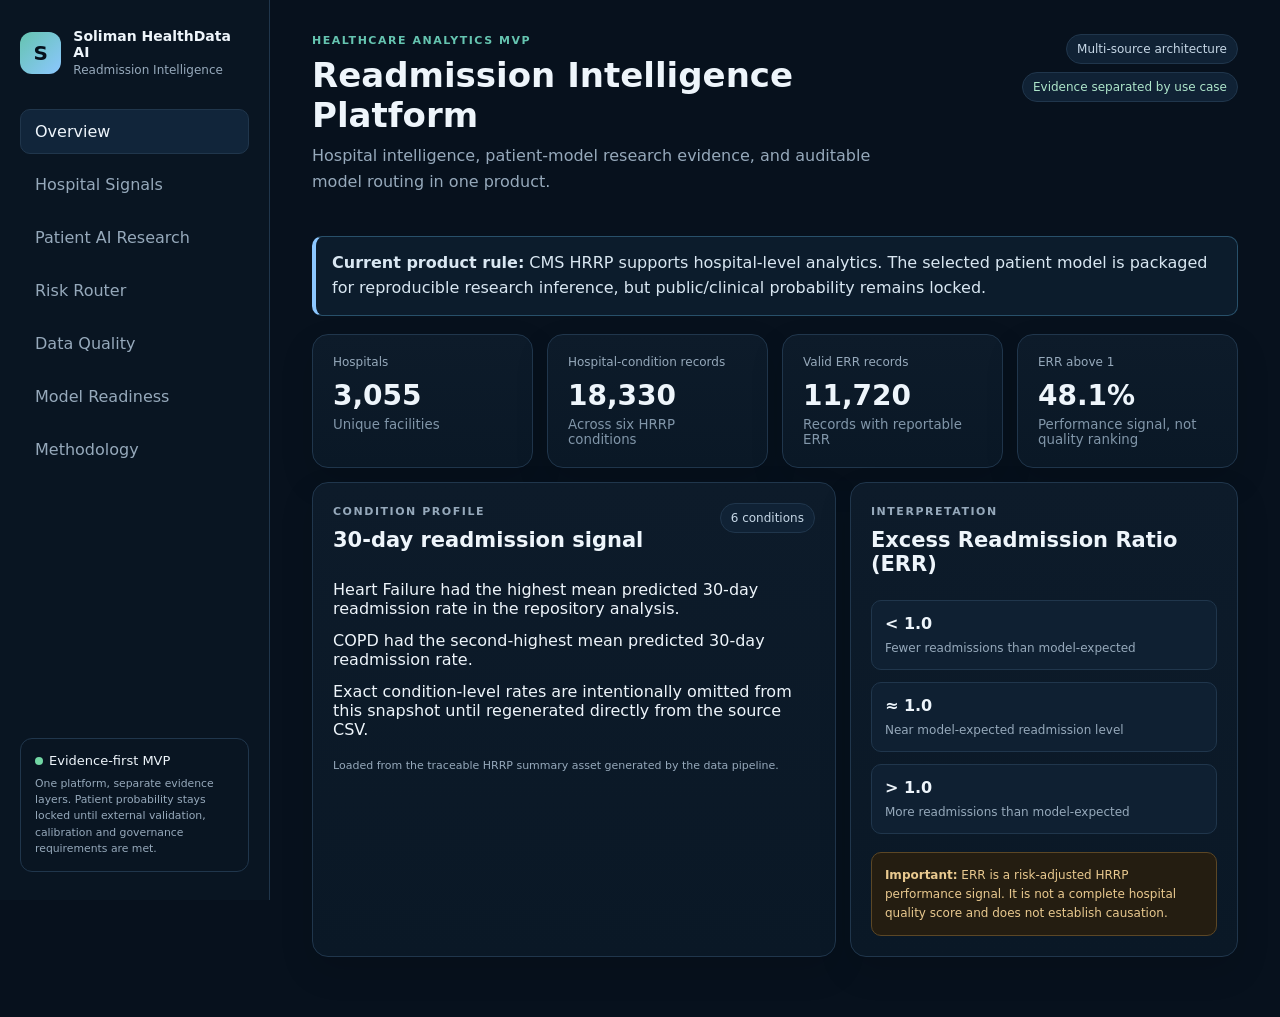
==== commit 17552e22: "Polish readmission project documentation and model identity" ====
--- a/mvp/index.html
+++ b/mvp/index.html
@@ -3,13 +3,13 @@
 <head>
   <meta charset="utf-8" />
   <meta name="viewport" content="width=device-width, initial-scale=1" />
-  <title>Suliaman HealthData AI | Readmission Intelligence</title>
+  <title>Soliman HealthData AI | Readmission Intelligence</title>
   <link rel="stylesheet" href="styles.css" />
 </head>
 <body>
   <div class="shell">
     <aside class="sidebar">
-      <div class="brand"><div class="brand-mark">S</div><div><strong>Suliaman HealthData AI</strong><span>Readmission Intelligence</span></div></div>
+      <div class="brand"><div class="brand-mark">S</div><div><strong>Soliman HealthData AI</strong><span>Readmission Intelligence</span></div></div>
       <nav>
         <button class="nav-item active" data-view="overview">Overview</button>
         <button class="nav-item" data-view="signals">Hospital Signals</button>
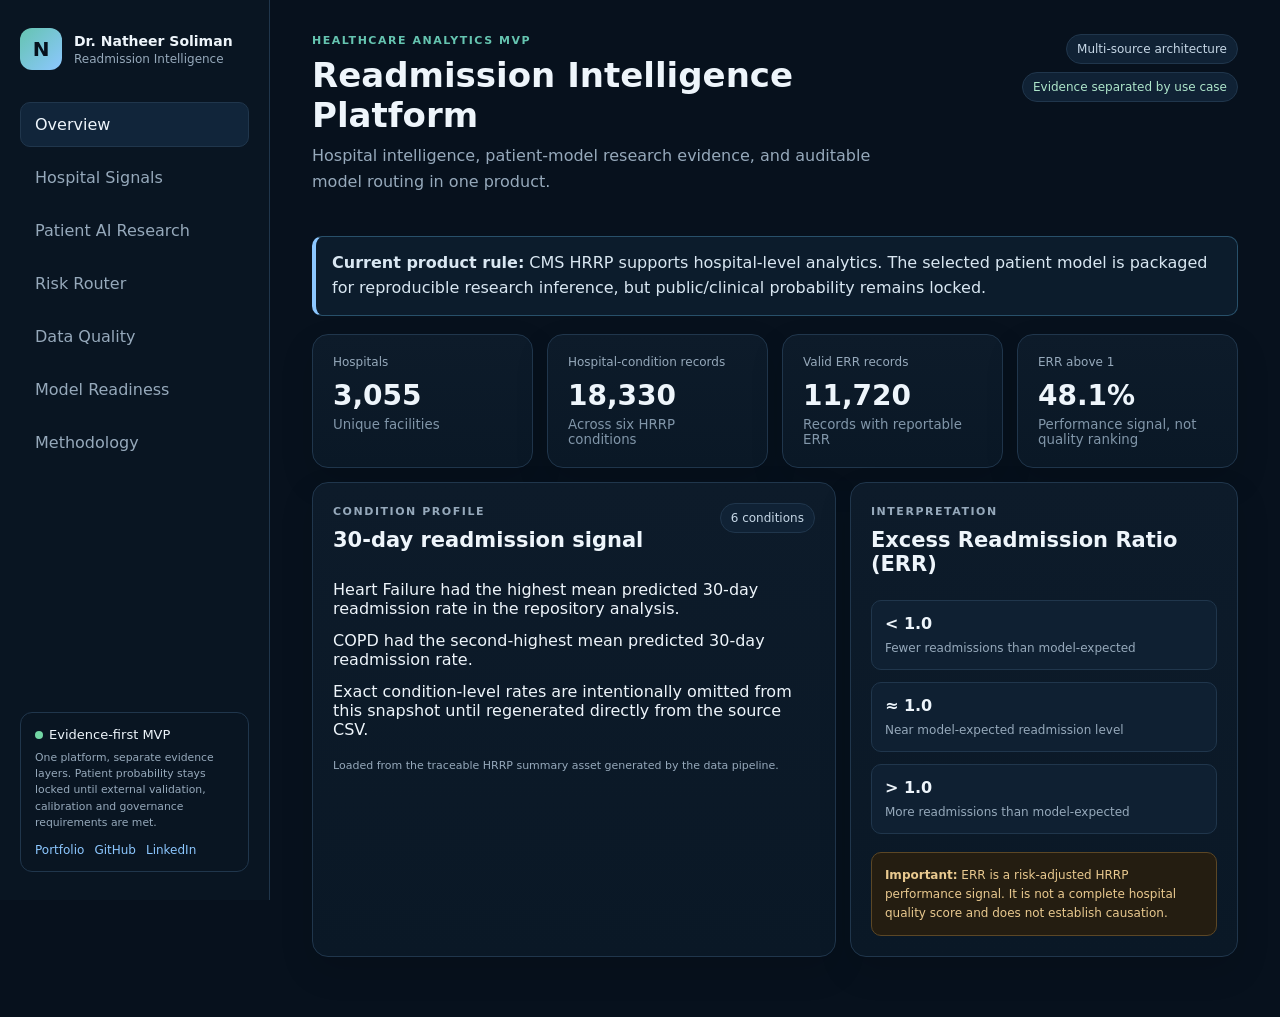
==== commit 9f18c461: "Use Dr. Natheer Soliman personal brand across the MVP" ====
--- a/mvp/index.html
+++ b/mvp/index.html
@@ -3,13 +3,14 @@
 <head>
   <meta charset="utf-8" />
   <meta name="viewport" content="width=device-width, initial-scale=1" />
-  <title>Soliman HealthData AI | Readmission Intelligence</title>
+  <title>Dr. Natheer Soliman | Readmission Intelligence</title>
   <link rel="stylesheet" href="styles.css" />
+  <style>.profile-links{display:flex;flex-wrap:wrap;gap:10px;margin-top:12px}.profile-links a{color:var(--accent2);font-size:12px;text-decoration:none}.profile-links a:hover{text-decoration:underline}</style>
 </head>
 <body>
   <div class="shell">
     <aside class="sidebar">
-      <div class="brand"><div class="brand-mark">S</div><div><strong>Soliman HealthData AI</strong><span>Readmission Intelligence</span></div></div>
+      <div class="brand"><div class="brand-mark">N</div><div><strong>Dr. Natheer Soliman</strong><span>Readmission Intelligence</span></div></div>
       <nav>
         <button class="nav-item active" data-view="overview">Overview</button>
         <button class="nav-item" data-view="signals">Hospital Signals</button>
@@ -19,7 +20,7 @@
         <button class="nav-item" data-view="model">Model Readiness</button>
         <button class="nav-item" data-view="methodology">Methodology</button>
       </nav>
-      <div class="sidebar-note"><span class="status-dot"></span>Evidence-first MVP<small>One platform, separate evidence layers. Patient probability stays locked until external validation, calibration and governance requirements are met.</small></div>
+      <div class="sidebar-note"><span class="status-dot"></span>Evidence-first MVP<small>One platform, separate evidence layers. Patient probability stays locked until external validation, calibration and governance requirements are met.</small><div class="profile-links"><a href="https://natheerne-hub.github.io/natheersoliman.github.io/" target="_blank" rel="noopener">Portfolio</a><a href="https://github.com/natheerne-hub" target="_blank" rel="noopener">GitHub</a><a href="https://www.linkedin.com/in/nather-suliaman-64866342a" target="_blank" rel="noopener">LinkedIn</a></div></div>
     </aside>
 
     <main>
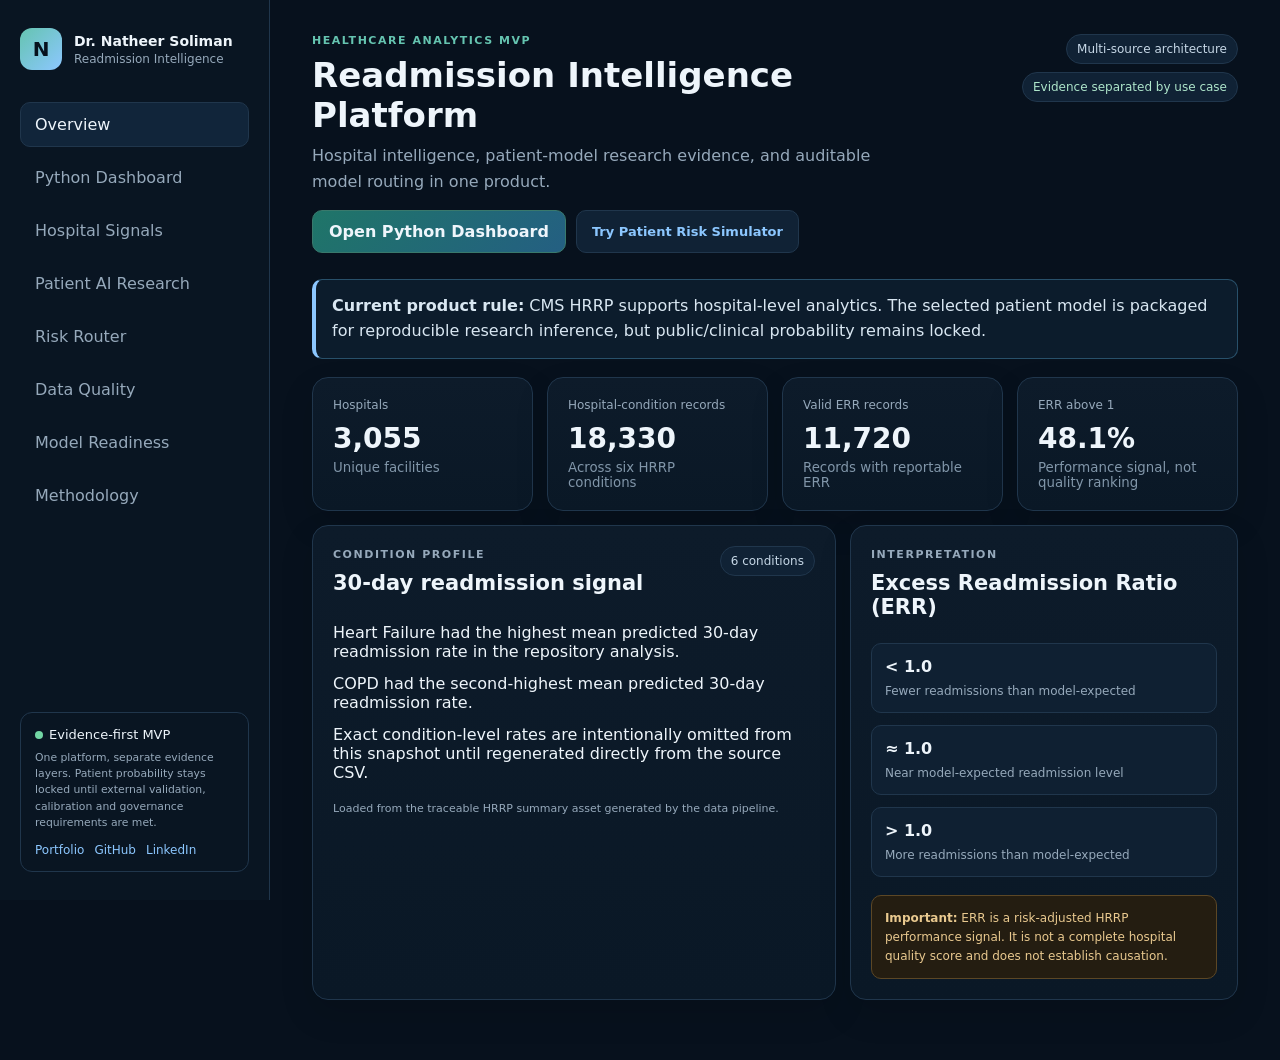
==== commit 941fbbc1: "Add Python-powered hospital analytics dashboard" ====
--- a/mvp/index.html
+++ b/mvp/index.html
@@ -6,6 +6,9 @@
   <title>Dr. Natheer Soliman | Readmission Intelligence</title>
   <link rel="stylesheet" href="styles.css" />
   <style>.profile-links{display:flex;flex-wrap:wrap;gap:10px;margin-top:12px}.profile-links a{color:var(--accent2);font-size:12px;text-decoration:none}.profile-links a:hover{text-decoration:underline}</style>
+  <style>
+    .hero-actions{display:flex;gap:10px;flex-wrap:wrap;margin-top:16px}.primary-link,.secondary-link{display:inline-flex;align-items:center;justify-content:center;padding:11px 15px;border-radius:10px;text-decoration:none;font-size:13px;font-weight:800}.primary-link{color:var(--text);border:1px solid #39796c;background:linear-gradient(135deg,#1f7568,#245f82)}.secondary-link{color:var(--accent2);border:1px solid var(--line);background:#102235}.dash-bars{display:grid;gap:20px;margin-top:24px}.dash-measure>div:first-child{display:flex;justify-content:space-between;gap:14px;margin-bottom:8px;font-size:13px}.dash-track{height:14px;background:#13283d;border-radius:999px;overflow:hidden}.dash-fill{height:100%;border-radius:999px;background:linear-gradient(90deg,var(--accent),var(--accent2))}.dash-fill.muted{background:#64788b}.dash-fill.warn{background:linear-gradient(90deg,#df9646,#f0b35a)}.dash-fill.good{background:linear-gradient(90deg,#3fa578,#72d6a4)}.signal-columns{height:215px;display:flex;align-items:flex-end;justify-content:center;gap:60px;padding-top:20px}.signal-columns>div{width:110px;display:flex;flex-direction:column;align-items:center;gap:8px;color:var(--muted);font-size:12px}.signal-column{width:64px;border-radius:10px 10px 3px 3px}.signal-column.high{background:linear-gradient(180deg,var(--warn),#9a602a)}.signal-column.low{background:linear-gradient(180deg,var(--good),#287052)}.signal-columns strong{font-size:22px;color:var(--text)}.insight-list{display:grid;gap:12px;margin-top:18px}.insight-row{display:grid;grid-template-columns:28px 1fr;gap:10px;align-items:flex-start;color:var(--muted);line-height:1.5}.insight-row b{width:28px;height:28px;border-radius:50%;display:grid;place-items:center;background:#16304a;color:var(--accent2)}.dashboard-cta{margin-top:14px;padding:22px;border:1px solid #39796c;border-radius:16px;background:linear-gradient(135deg,#0e2532,#102235);display:flex;align-items:center;justify-content:space-between;gap:20px}.dashboard-cta p{color:var(--muted);margin-bottom:0}.dashboard-provenance{color:var(--muted);font-size:11px;margin:14px 2px 0}@media(max-width:700px){.dashboard-cta{display:block}.dashboard-cta .primary-link{margin-top:16px;width:100%}.signal-columns{gap:28px}}
+  </style>
 </head>
 <body>
   <div class="shell">
@@ -13,6 +16,7 @@
       <div class="brand"><div class="brand-mark">N</div><div><strong>Dr. Natheer Soliman</strong><span>Readmission Intelligence</span></div></div>
       <nav>
         <button class="nav-item active" data-view="overview">Overview</button>
+        <button class="nav-item" data-view="python-dashboard">Python Dashboard</button>
         <button class="nav-item" data-view="signals">Hospital Signals</button>
         <button class="nav-item" data-view="patient-ai">Patient AI Research</button>
         <button class="nav-item" data-view="router">Risk Router</button>
@@ -25,7 +29,7 @@
 
     <main>
       <header class="topbar">
-        <div><p class="eyebrow">Healthcare Analytics MVP</p><h1>Readmission Intelligence Platform</h1><p class="subtitle">Hospital intelligence, patient-model research evidence, and auditable model routing in one product.</p></div>
+        <div><p class="eyebrow">Healthcare Analytics MVP</p><h1>Readmission Intelligence Platform</h1><p class="subtitle">Hospital intelligence, patient-model research evidence, and auditable model routing in one product.</p><div class="hero-actions"><button class="primary-button" type="button" data-open-view="python-dashboard">Open Python Dashboard</button><a class="secondary-link" href="/simulator.html">Try Patient Risk Simulator</a></div></div>
         <div class="badges"><span class="badge">Multi-source architecture</span><span class="badge badge-safe">Evidence separated by use case</span></div>
       </header>
 
@@ -41,6 +45,21 @@
           <article class="card"><div class="card-head"><div><p class="eyebrow">Condition profile</p><h2>30-day readmission signal</h2></div><span class="chip">6 conditions</span></div><div class="bars" id="conditionBars"></div><p class="footnote">Loaded from the traceable HRRP summary asset generated by the data pipeline.</p></article>
           <article class="card"><div class="card-head"><div><p class="eyebrow">Interpretation</p><h2>Excess Readmission Ratio (ERR)</h2></div></div><div class="err-scale"><div><strong>&lt; 1.0</strong><span>Fewer readmissions than model-expected</span></div><div><strong>≈ 1.0</strong><span>Near model-expected readmission level</span></div><div><strong>&gt; 1.0</strong><span>More readmissions than model-expected</span></div></div><div class="warning"><strong>Important:</strong> ERR is a risk-adjusted HRRP performance signal. It is not a complete hospital quality score and does not establish causation.</div></article>
         </div>
+      </section>
+
+      <section id="python-dashboard" class="view">
+        <div class="section-heading"><p class="eyebrow">Python-generated analytics</p><h2>Hospital Readmissions Dashboard</h2><p>Every value in this view is derived by the repository's Python pipeline and rendered from a versioned JSON asset.</p></div>
+        <div id="pythonKpis" class="kpi-grid"></div>
+        <div class="grid-2">
+          <article class="card"><div class="card-head"><div><p class="eyebrow">Data availability</p><h2>ERR reporting coverage</h2></div><span class="chip">18,330 records</span></div><div id="coverageChart" class="dash-bars"></div><p class="footnote">Unavailable or suppressed values are never converted to zero.</p></article>
+          <article class="card"><div class="card-head"><div><p class="eyebrow">Performance signal</p><h2>ERR distribution</h2></div><span class="chip">Descriptive</span></div><div id="errDistribution" class="dash-bars"></div><p class="footnote">ERR above 1 indicates more readmissions than model-expected, not a complete hospital-quality verdict.</p></article>
+        </div>
+        <div class="grid-2">
+          <article class="card"><div class="card-head"><div><p class="eyebrow">Multi-condition screen</p><h2>Persistent hospital signals</h2></div></div><div id="signalComparison"></div></article>
+          <article class="card"><div class="card-head"><div><p class="eyebrow">Clinical conditions</p><h2>Key findings</h2></div></div><div id="conditionInsights" class="insight-list"></div></article>
+        </div>
+        <div class="dashboard-cta"><div><p class="eyebrow">Interactive model research</p><h2>Continue to the Patient Risk Simulator</h2><p>Test the guarded 30-day readmission model with synthetic or de-identified encounter data.</p></div><a class="primary-link" href="/simulator.html">Try Patient Risk Simulator →</a></div>
+        <p id="pythonProvenance" class="dashboard-provenance"></p>
       </section>
 
       <section id="signals" class="view">
@@ -92,5 +111,7 @@
     </main>
   </div>
   <script src="app.js"></script>
+  <script src="dashboard.js"></script>
+  <script>document.querySelectorAll('[data-open-view]').forEach((button)=>button.addEventListener('click',()=>document.querySelector(\`[data-view="\${button.dataset.openView}"]\`)?.click()));</script>
 </body>
 </html>
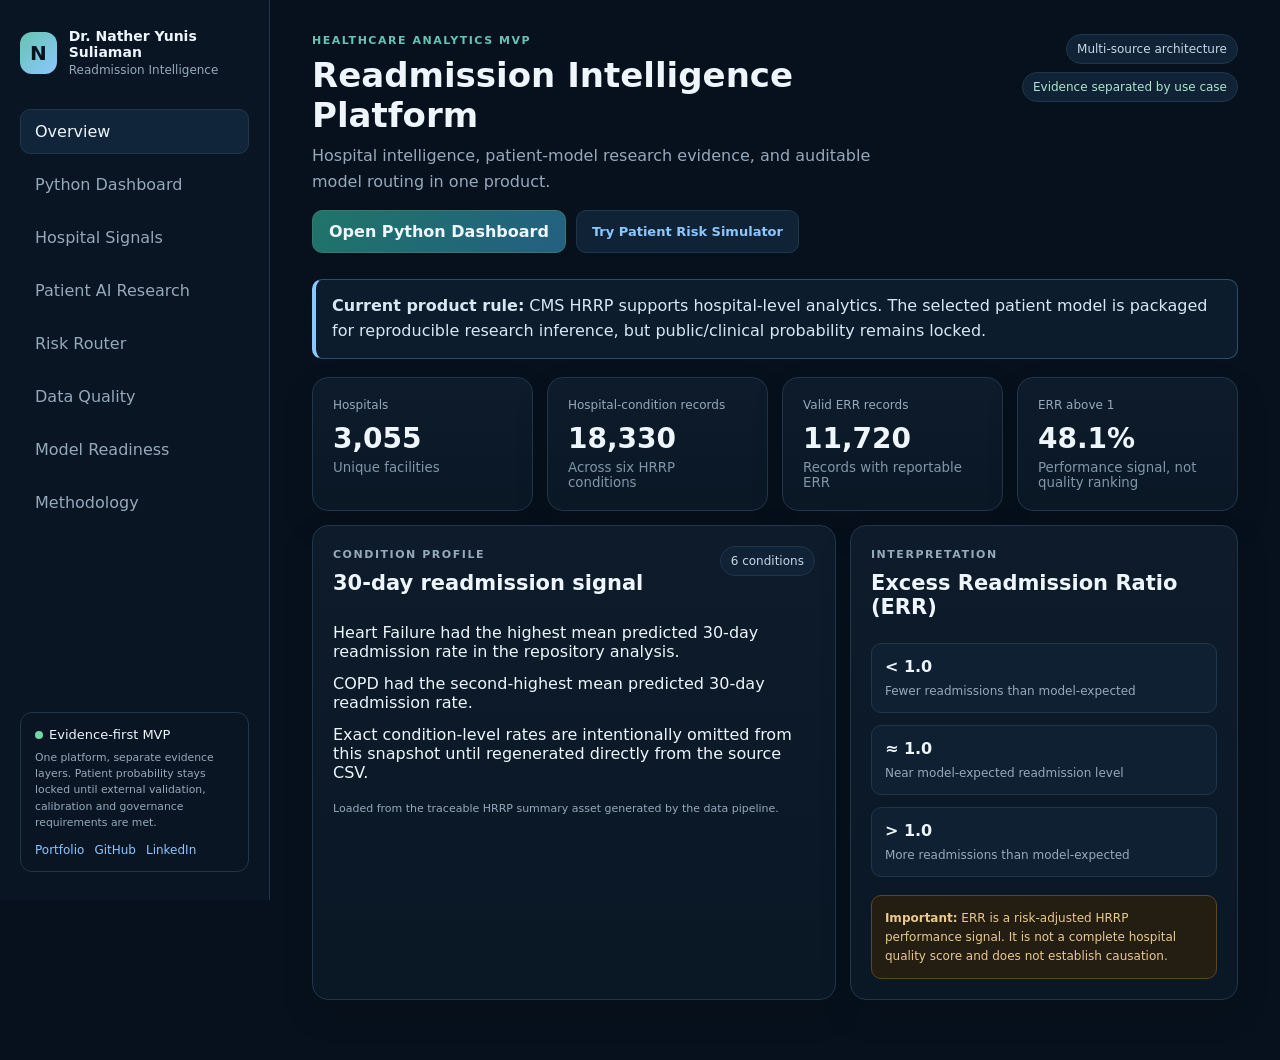
==== commit 4ddfd76c: "Update author name to Nather Yunis Suliaman" ====
--- a/mvp/index.html
+++ b/mvp/index.html
@@ -3,17 +3,21 @@
 <head>
   <meta charset="utf-8" />
   <meta name="viewport" content="width=device-width, initial-scale=1" />
-  <title>Dr. Natheer Soliman | Readmission Intelligence</title>
+  <title>Dr. Nather Yunis Suliaman | Readmission Intelligence</title>
   <link rel="stylesheet" href="styles.css" />
+  <script src="https://cdn.plot.ly/plotly-2.35.2.min.js"></script>
   <style>.profile-links{display:flex;flex-wrap:wrap;gap:10px;margin-top:12px}.profile-links a{color:var(--accent2);font-size:12px;text-decoration:none}.profile-links a:hover{text-decoration:underline}</style>
   <style>
     .hero-actions{display:flex;gap:10px;flex-wrap:wrap;margin-top:16px}.primary-link,.secondary-link{display:inline-flex;align-items:center;justify-content:center;padding:11px 15px;border-radius:10px;text-decoration:none;font-size:13px;font-weight:800}.primary-link{color:var(--text);border:1px solid #39796c;background:linear-gradient(135deg,#1f7568,#245f82)}.secondary-link{color:var(--accent2);border:1px solid var(--line);background:#102235}.dash-bars{display:grid;gap:20px;margin-top:24px}.dash-measure>div:first-child{display:flex;justify-content:space-between;gap:14px;margin-bottom:8px;font-size:13px}.dash-track{height:14px;background:#13283d;border-radius:999px;overflow:hidden}.dash-fill{height:100%;border-radius:999px;background:linear-gradient(90deg,var(--accent),var(--accent2))}.dash-fill.muted{background:#64788b}.dash-fill.warn{background:linear-gradient(90deg,#df9646,#f0b35a)}.dash-fill.good{background:linear-gradient(90deg,#3fa578,#72d6a4)}.signal-columns{height:215px;display:flex;align-items:flex-end;justify-content:center;gap:60px;padding-top:20px}.signal-columns>div{width:110px;display:flex;flex-direction:column;align-items:center;gap:8px;color:var(--muted);font-size:12px}.signal-column{width:64px;border-radius:10px 10px 3px 3px}.signal-column.high{background:linear-gradient(180deg,var(--warn),#9a602a)}.signal-column.low{background:linear-gradient(180deg,var(--good),#287052)}.signal-columns strong{font-size:22px;color:var(--text)}.insight-list{display:grid;gap:12px;margin-top:18px}.insight-row{display:grid;grid-template-columns:28px 1fr;gap:10px;align-items:flex-start;color:var(--muted);line-height:1.5}.insight-row b{width:28px;height:28px;border-radius:50%;display:grid;place-items:center;background:#16304a;color:var(--accent2)}.dashboard-cta{margin-top:14px;padding:22px;border:1px solid #39796c;border-radius:16px;background:linear-gradient(135deg,#0e2532,#102235);display:flex;align-items:center;justify-content:space-between;gap:20px}.dashboard-cta p{color:var(--muted);margin-bottom:0}.dashboard-provenance{color:var(--muted);font-size:11px;margin:14px 2px 0}@media(max-width:700px){.dashboard-cta{display:block}.dashboard-cta .primary-link{margin-top:16px;width:100%}.signal-columns{gap:28px}}
+  </style>
+  <style>
+    .state-map-card{margin-top:14px}.state-map{width:100%;height:540px;margin-top:8px}.state-rankings{display:grid;grid-template-columns:1fr 1fr;gap:14px;margin-top:10px}.rank-panel{border:1px solid var(--line);border-radius:12px;padding:14px;background:#0b1a29}.rank-panel h3{font-size:14px;margin-bottom:12px}.rank-row{display:grid;grid-template-columns:34px 1fr auto;gap:8px;padding:8px 0;border-bottom:1px solid var(--line);font-size:12px}.rank-row:last-child{border-bottom:0}.rank-row span{color:var(--muted)}@media(max-width:700px){.state-map{height:390px}.state-rankings{grid-template-columns:1fr}}
   </style>
 </head>
 <body>
   <div class="shell">
     <aside class="sidebar">
-      <div class="brand"><div class="brand-mark">N</div><div><strong>Dr. Natheer Soliman</strong><span>Readmission Intelligence</span></div></div>
+      <div class="brand"><div class="brand-mark">N</div><div><strong>Dr. Nather Yunis Suliaman</strong><span>Readmission Intelligence</span></div></div>
       <nav>
         <button class="nav-item active" data-view="overview">Overview</button>
         <button class="nav-item" data-view="python-dashboard">Python Dashboard</button>
@@ -50,6 +54,12 @@
       <section id="python-dashboard" class="view">
         <div class="section-heading"><p class="eyebrow">Python-generated analytics</p><h2>Hospital Readmissions Dashboard</h2><p>Every value in this view is derived by the repository's Python pipeline and rendered from a versioned JSON asset.</p></div>
         <div id="pythonKpis" class="kpi-grid"></div>
+        <article class="card state-map-card">
+          <div class="card-head"><div><p class="eyebrow">Geographic analysis</p><h2>Mean ERR by state</h2><p>Hover over a state to see its mean ERR, hospitals, and valid records.</p></div><span class="chip">CMS HRRP FY 2026</span></div>
+          <div id="stateMap" class="state-map" role="img" aria-label="United States choropleth map showing mean Excess Readmission Ratio by state"></div>
+          <div id="stateRankings" class="state-rankings"></div>
+          <p class="footnote">State values summarize reportable hospital-condition records. Differences are descriptive and do not establish causation or complete hospital quality.</p>
+        </article>
         <div class="grid-2">
           <article class="card"><div class="card-head"><div><p class="eyebrow">Data availability</p><h2>ERR reporting coverage</h2></div><span class="chip">18,330 records</span></div><div id="coverageChart" class="dash-bars"></div><p class="footnote">Unavailable or suppressed values are never converted to zero.</p></article>
           <article class="card"><div class="card-head"><div><p class="eyebrow">Performance signal</p><h2>ERR distribution</h2></div><span class="chip">Descriptive</span></div><div id="errDistribution" class="dash-bars"></div><p class="footnote">ERR above 1 indicates more readmissions than model-expected, not a complete hospital-quality verdict.</p></article>
